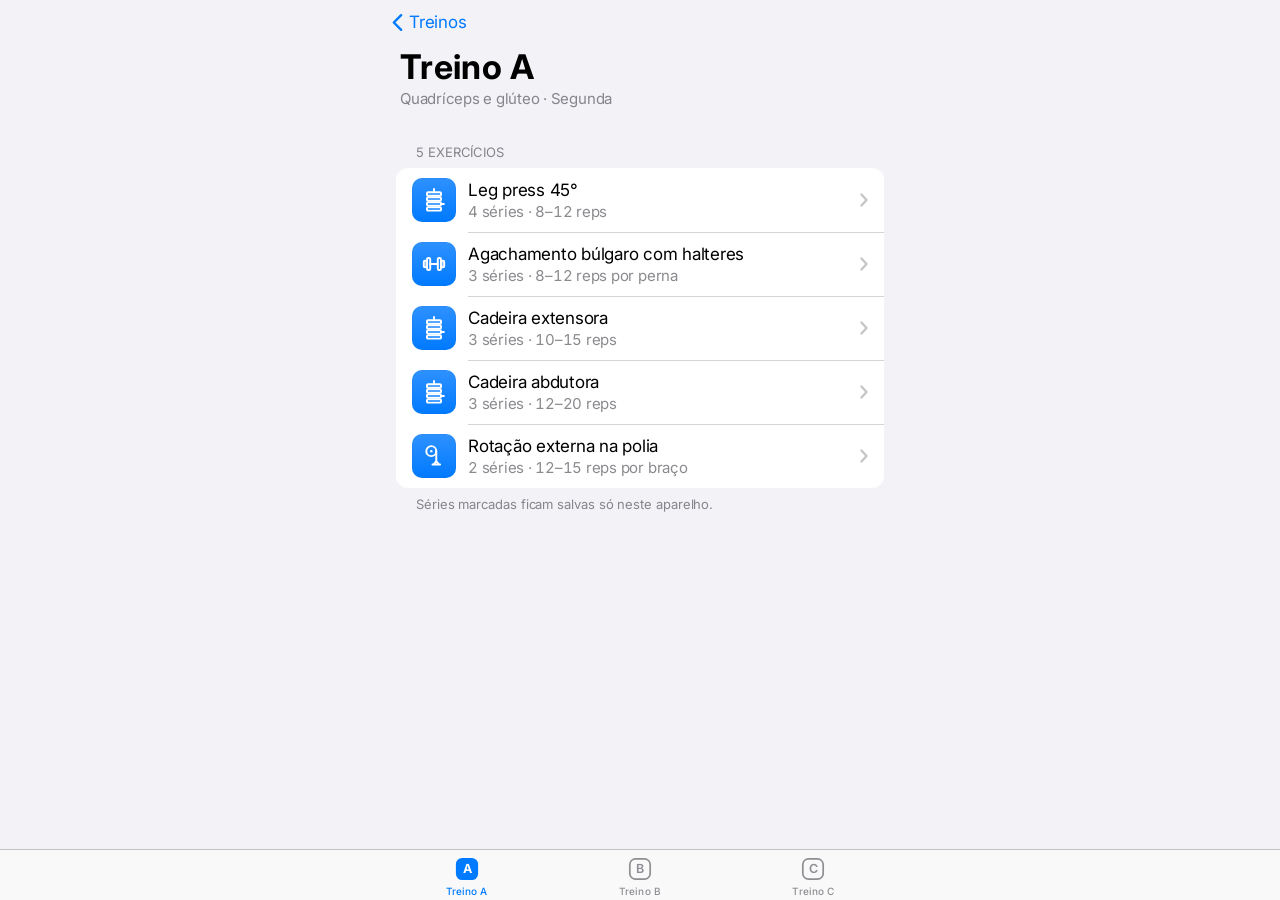
==== blue/index.html @ 0828fde2 "First commit" ====
<!DOCTYPE html>
<html lang="pt-BR">
<head>
<meta charset="utf-8">
<meta name="viewport" content="width=device-width, initial-scale=1">
<meta name="color-scheme" content="light only">
<title>Blue · Treinos</title>
<link rel="preconnect" href="https://fonts.googleapis.com">
<link rel="preconnect" href="https://fonts.gstatic.com" crossorigin>
<link href="https://fonts.googleapis.com/css2?family=Inter:opsz,wght@14..32,400;14..32,500;14..32,600;14..32,700&display=swap" rel="stylesheet">

<link rel="icon" href="../assets/favicon.svg" type="image/svg+xml">
<link rel="icon" href="../assets/favicon-32.png" sizes="32x32" type="image/png">
<link rel="apple-touch-icon" href="../assets/apple-touch-icon.png">
<link rel="stylesheet" href="../assets/style.css">
</head>
<body>
<div class="app">
  <section class="view" id="list-view" aria-label="Lista de exercícios"></section>
  <section class="view" id="detail-view" hidden></section>
</div>

<nav class="tabbar" aria-label="Treinos" hidden>
  <div class="tabbar-in"></div>
</nav>

<div class="sheet-wrap" id="sheet" hidden>
  <div class="dim" data-sheet="cancel"></div>
  <div class="sheet" role="dialog" aria-modal="true" aria-labelledby="sheet-msg">
    <div class="sheet-group">
      <div class="sheet-msg" id="sheet-msg">As séries marcadas deste treino serão desmarcadas.</div>
      <button type="button" class="destructive" data-sheet="confirm">Zerar séries</button>
    </div>
    <div class="sheet-group"><button type="button" class="cancel" data-sheet="cancel">Cancelar</button></div>
  </div>
</div>

<!-- Cópia do treino.json, usada só quando a página é aberta direto do computador. No GitHub Pages vale o treino.json. -->
<script type="application/json" id="treino-data">
{
  "version": 1,
  "workouts": [
    {
      "id": "tr-238f1217",
      "name": "A",
      "description": "Quadríceps e glúteo",
      "day": "Segunda",
      "before": [],
      "items": [
        { "id": "it-8b16317f", "exercise": "ex-ce0ca4e6", "sets": 4, "reps": "8–12" },
        { "id": "it-b12ed6ee", "exercise": "ex-d8b1a777", "sets": 3, "reps": "8–12", "per": "por perna" },
        { "id": "it-e58423e7", "exercise": "ex-7d11df81", "sets": 3, "reps": "10–15" },
        { "id": "it-6f840825", "exercise": "ex-c8b64302", "sets": 3, "reps": "12–20" },
        {
          "id": "it-67d3d025",
          "exercise": "ex-ddb3c961",
          "sets": 2,
          "reps": "12–15",
          "per": "por braço",
          "notes": [{ "type": "shoulder", "lines": ["Carga que deixe 2 ou 3 repetições sobrando, nunca até a falha."] }]
        }
      ]
    },
    {
      "id": "tr-0d19125b",
      "name": "B",
      "description": "Costas, peito, ombro e tríceps",
      "day": "Quarta",
      "before": [
        {
          "type": "guide",
          "guide": "gui-c02ee1a7",
          "title": "Cuidados com o ombro",
          "subtitle": "Escala de dor e o que não fazer",
          "icon": "warning"
        },
        {
          "type": "warmup",
          "id": "it-c580213f",
          "exercise": "ex-ddb3c961",
          "sets": 1,
          "reps": "15",
          "per": "por braço",
          "title": "Aquecimento",
          "subtitle": "1 série leve de 15 da rotação externa",
          "icon": "flame",
          "notes": [
            { "type": "shoulder", "lines": ["Carga bem leve, mais leve que a das séries do fim do treino."] },
            {
              "type": "tip",
              "lines": ["Serve para aquecer e testar o ombro. Se já doer aqui, alivie a carga no resto do treino."]
            }
          ]
        }
      ],
      "items": [
        { "id": "it-8857699f", "exercise": "ex-00a09376", "sets": 3, "reps": "10–12" },
        { "id": "it-e55b4aef", "exercise": "ex-94755da4", "sets": 3, "reps": "10–12" },
        { "id": "it-eba8f68e", "exercise": "ex-7eacf5a6", "sets": 3, "reps": "10–12" },
        { "id": "it-90098516", "exercise": "ex-6e447f7b", "sets": 3, "reps": "12–15" },
        { "id": "it-a2ae2f80", "exercise": "ex-787a17e8", "sets": 3, "reps": "12–15" },
        { "id": "it-3a80a76c", "exercise": "ex-9f6f905f", "sets": 3, "reps": "10–15" },
        {
          "id": "it-ae5a51ed",
          "exercise": "ex-ddb3c961",
          "sets": 3,
          "reps": "12–15",
          "per": "por braço",
          "notes": [
            {
              "type": "shoulder",
              "lines": [
                "Carga que deixe 2 ou 3 repetições sobrando, nunca até a falha.",
                "Aumente a carga aos poucos quando ficar fácil."
              ]
            }
          ]
        }
      ]
    },
    {
      "id": "tr-b28763be",
      "name": "C",
      "description": "Glúteo e posterior de coxa",
      "day": "Sexta",
      "before": [],
      "items": [
        { "id": "it-be53e020", "exercise": "ex-b469a3c1", "sets": 4, "reps": "8–12" },
        { "id": "it-570a5dcf", "exercise": "ex-a6a56bdd", "sets": 3, "reps": "8–12" },
        { "id": "it-2648daba", "exercise": "ex-ce4f4128", "sets": 3, "reps": "10–12" },
        { "id": "it-69bed78e", "exercise": "ex-124629e0", "sets": 3, "reps": "12–15", "per": "por perna" },
        {
          "id": "it-0662c278",
          "exercise": "ex-ddb3c961",
          "sets": 2,
          "reps": "12–15",
          "per": "por braço",
          "notes": [{ "type": "shoulder", "lines": ["Carga que deixe 2 ou 3 repetições sobrando, nunca até a falha."] }]
        }
      ]
    }
  ],
  "exercises": [
    {
      "id": "ex-ce0ca4e6",
      "name": "Leg press 45°",
      "equipment": "machine",
      "muscle": "Quadríceps e glúteo",
      "url": "https://musclewiki.com/pt-br/exercise/machine-leg-press?model=f",
      "videos": [],
      "notes": [{ "type": "shoulder", "lines": ["Se a almofada do hack apertar o ombro, fique no leg press ou no goblet."] }],
      "alternatives": ["ex-74cdc860", "ex-9d21c96b"]
    },
    {
      "id": "ex-74cdc860",
      "name": "Agachamento no hack",
      "equipment": "machine",
      "muscle": "Quadríceps e glúteo",
      "url": "https://musclewiki.com/pt-br/exercise/machine-hack-squat?model=f",
      "videos": [],
      "notes": [{ "type": "shoulder", "lines": ["Se a almofada apertar o ombro, troque pelo leg press ou pelo goblet."] }],
      "alternatives": []
    },
    {
      "id": "ex-9d21c96b",
      "name": "Agachamento goblet",
      "equipment": "dumbbell",
      "muscle": "Quadríceps e glúteo",
      "url": "https://musclewiki.com/pt-br/exercise/dumbbell-goblet-squat?model=f",
      "videos": [],
      "notes": [{ "type": "tip", "lines": ["Segure o halter junto ao peito, com os cotovelos apontando pra baixo."] }],
      "alternatives": []
    },
    {
      "id": "ex-d8b1a777",
      "name": "Agachamento búlgaro com halteres",
      "equipment": "dumbbell",
      "muscle": "Glúteo e quadríceps",
      "url": "https://musclewiki.com/pt-br/exercise/dumbbell-bulgarian-split-squat?model=f",
      "videos": [],
      "notes": [
        { "type": "tip", "lines": ["Tronco um pouco inclinado pra frente pega mais glúteo."] },
        { "type": "shoulder", "lines": ["Halteres soltos ao lado do corpo, sem encolher os ombros."] }
      ],
      "alternatives": ["ex-b3398f7c", "ex-cd3cf813"]
    },
    {
      "id": "ex-b3398f7c",
      "name": "Búlgaro sem peso",
      "equipment": "bodyweight",
      "muscle": "Glúteo e quadríceps",
      "url": "https://musclewiki.com/pt-br/exercise/bulgarian-split-squat?model=f",
      "videos": [],
      "notes": [{ "type": "tip", "lines": ["Tronco um pouco inclinado pra frente pega mais glúteo."] }],
      "alternatives": []
    },
    {
      "id": "ex-cd3cf813",
      "name": "Avanço para trás com halteres",
      "equipment": "dumbbell",
      "muscle": "Glúteo e quadríceps",
      "url": "https://musclewiki.com/pt-br/exercise/dumbbell-reverse-lunge?model=f",
      "videos": [],
      "notes": [
        { "type": "tip", "lines": ["Dê um passo longo pra trás e desça até o joelho de trás quase tocar o chão."] },
        { "type": "shoulder", "lines": ["Halteres soltos ao lado do corpo, sem encolher os ombros."] }
      ],
      "alternatives": []
    },
    {
      "id": "ex-7d11df81",
      "name": "Cadeira extensora",
      "equipment": "machine",
      "muscle": "Quadríceps",
      "url": "https://musclewiki.com/pt-br/exercise/machine-leg-extension?model=f",
      "videos": [],
      "notes": [],
      "alternatives": []
    },
    {
      "id": "ex-c8b64302",
      "name": "Cadeira abdutora",
      "equipment": "machine",
      "muscle": "Glúteo médio",
      "url": "https://musclewiki.com/pt-br/exercise/machine-hip-abduction?model=f",
      "videos": [],
      "notes": [],
      "alternatives": ["ex-b0b4805e", "ex-0dc9a780"]
    },
    {
      "id": "ex-b0b4805e",
      "name": "Abdução na polia",
      "equipment": "cable",
      "muscle": "Glúteo médio",
      "url": "https://musclewiki.com/pt-br/exercise/cable-standing-hip-abduction?model=f",
      "videos": [],
      "notes": [{ "type": "tip", "lines": ["Tronco reto e movimento controlado, sem balançar o corpo."] }],
      "alternatives": []
    },
    {
      "id": "ex-0dc9a780",
      "name": "Caminhada lateral com elástico",
      "equipment": "band",
      "muscle": "Glúteo médio",
      "url": "https://musclewiki.com/pt-br/exercise/side-walks-resisted?model=f",
      "videos": [],
      "notes": [{ "type": "tip", "lines": ["Joelhos levemente dobrados e o elástico sempre esticado."] }],
      "alternatives": []
    },
    {
      "id": "ex-ddb3c961",
      "name": "Rotação externa na polia",
      "equipment": "cable",
      "muscle": "Manguito rotador",
      "url": "https://musclewiki.com/pt-br/exercise/rotator-cuff-external-rotations-1?model=f",
      "videos": [],
      "notes": [{ "type": "shoulder", "lines": ["Cotovelo encostado na lateral do corpo."] }],
      "alternatives": ["ex-656965f2"]
    },
    {
      "id": "ex-656965f2",
      "name": "Rotação externa com elástico",
      "equipment": "band",
      "muscle": "Manguito rotador",
      "url": "https://musclewiki.com/pt-br/exercise/mini-band-external-rotation?model=f",
      "videos": [],
      "notes": [
        {
          "type": "shoulder",
          "lines": ["Cotovelo encostado na lateral do corpo.", "Prenda o elástico na altura do cotovelo."]
        }
      ],
      "alternatives": []
    },
    {
      "id": "ex-00a09376",
      "name": "Puxada frontal com triângulo",
      "equipment": "cable",
      "muscle": "Costas (dorsal)",
      "url": "https://musclewiki.com/pt-br/exercise/neutral-pulldown?model=f",
      "videos": [],
      "notes": [
        {
          "type": "shoulder",
          "lines": [
            "Só faça se levantar o braço acima da cabeça não doer. Se doer, troque pela remada unilateral.",
            "Puxe até a parte de cima do peito, nunca atrás da nuca.",
            "Lá em cima, não estique o braço 100% nem deixe o ombro subir junto."
          ]
        }
      ],
      "alternatives": ["ex-54fcc684", "ex-09681013"]
    },
    {
      "id": "ex-54fcc684",
      "name": "Puxada com barra supinada",
      "equipment": "cable",
      "muscle": "Costas (dorsal)",
      "url": "https://musclewiki.com/pt-br/exercise/underhand-pulldown?model=f",
      "videos": [],
      "notes": [
        {
          "type": "shoulder",
          "lines": [
            "Só faça se levantar o braço acima da cabeça não doer. Se doer, troque pela remada unilateral.",
            "Puxe até a parte de cima do peito, nunca atrás da nuca.",
            "Lá em cima, não estique o braço 100% nem deixe o ombro subir junto."
          ]
        }
      ],
      "alternatives": []
    },
    {
      "id": "ex-09681013",
      "name": "Remada unilateral na polia",
      "equipment": "cable",
      "muscle": "Costas (dorsal)",
      "url": "https://musclewiki.com/pt-br/exercise/cable-single-arm-neutral-grip-row?model=f",
      "videos": [],
      "notes": [
        {
          "type": "shoulder",
          "lines": [
            "Use esta se a puxada incomodar o ombro.",
            "Puxe o cotovelo rente ao corpo, sem passar muito da linha do tronco, e sem encolher o ombro."
          ]
        }
      ],
      "alternatives": []
    },
    {
      "id": "ex-94755da4",
      "name": "Supino na máquina com pegada neutra",
      "equipment": "machine",
      "muscle": "Peito e tríceps",
      "url": "https://musclewiki.com/pt-br/exercise/neutral-chest-press?model=f",
      "videos": [],
      "notes": [
        {
          "type": "shoulder",
          "lines": [
            "Palmas viradas uma pra outra e cotovelos perto do corpo.",
            "Na descida, os cotovelos não passam muito da linha do tronco."
          ]
        }
      ],
      "alternatives": ["ex-7d45142f", "ex-1e21745c"]
    },
    {
      "id": "ex-7d45142f",
      "name": "Supino com halteres, pegada neutra",
      "equipment": "dumbbell",
      "muscle": "Peito e tríceps",
      "url": "https://musclewiki.com/pt-br/exercise/dumbbell-neutral-bench-press?model=f",
      "videos": [],
      "notes": [
        {
          "type": "shoulder",
          "lines": [
            "Palmas viradas uma pra outra e cotovelos perto do corpo.",
            "Na descida, os cotovelos não passam muito da linha do tronco."
          ]
        }
      ],
      "alternatives": []
    },
    {
      "id": "ex-1e21745c",
      "name": "Supino com halteres no chão",
      "equipment": "dumbbell",
      "muscle": "Peito e tríceps",
      "url": "https://musclewiki.com/pt-br/exercise/dumbbell-floor-press?model=f",
      "videos": [],
      "notes": [
        {
          "type": "tip",
          "lines": ["O chão limita a descida, o que protege o ombro. Encoste os cotovelos de leve e suba."]
        },
        { "type": "shoulder", "lines": ["Palmas viradas uma pra outra e cotovelos perto do corpo."] }
      ],
      "alternatives": []
    },
    {
      "id": "ex-7eacf5a6",
      "name": "Remada sentada na polia",
      "equipment": "cable",
      "muscle": "Costas",
      "url": "https://musclewiki.com/pt-br/exercise/machine-seated-cable-row?model=f",
      "videos": [],
      "notes": [
        {
          "type": "shoulder",
          "lines": [
            "Leve as escápulas pra trás e pra baixo, sem encolher os ombros.",
            "No final, não leve os cotovelos muito pra trás do tronco."
          ]
        }
      ],
      "alternatives": ["ex-bfb490dd", "ex-a90a4b05"]
    },
    {
      "id": "ex-bfb490dd",
      "name": "Remada na máquina",
      "equipment": "machine",
      "muscle": "Costas",
      "url": "https://musclewiki.com/pt-br/exercise/machine-plate-loaded-row?model=f",
      "videos": [],
      "notes": [
        {
          "type": "shoulder",
          "lines": [
            "Leve as escápulas pra trás e pra baixo, sem encolher os ombros.",
            "No final, não leve os cotovelos muito pra trás do tronco."
          ]
        }
      ],
      "alternatives": []
    },
    {
      "id": "ex-a90a4b05",
      "name": "Remada unilateral com halter",
      "equipment": "dumbbell",
      "muscle": "Costas",
      "url": "https://musclewiki.com/pt-br/exercise/dumbbell-single-arm-row?model=f",
      "videos": [],
      "notes": [
        {
          "type": "shoulder",
          "lines": [
            "Leve as escápulas pra trás e pra baixo, sem encolher os ombros.",
            "No final, não leve os cotovelos muito pra trás do tronco.",
            "Se apoiar a mão no banco incomodar o ombro, use a máquina."
          ]
        }
      ],
      "alternatives": []
    },
    {
      "id": "ex-6e447f7b",
      "name": "Elevação lateral com halteres",
      "equipment": "dumbbell",
      "muscle": "Ombro (lateral)",
      "url": "https://musclewiki.com/pt-br/exercise/dumbbell-lateral-raise?model=f",
      "videos": [],
      "notes": [
        {
          "type": "shoulder",
          "lines": [
            "Braços um pouco à frente do corpo, não totalmente de lado.",
            "Polegares levemente pra cima e só até a altura dos ombros. Carga leve."
          ]
        }
      ],
      "alternatives": ["ex-aa459024"]
    },
    {
      "id": "ex-aa459024",
      "name": "Elevação lateral na polia",
      "equipment": "cable",
      "muscle": "Ombro (lateral)",
      "url": "https://musclewiki.com/pt-br/exercise/cable-low-single-arm-lateral-raise?model=f",
      "videos": [],
      "notes": [
        {
          "type": "shoulder",
          "lines": [
            "Braços um pouco à frente do corpo, não totalmente de lado.",
            "Polegares levemente pra cima e só até a altura dos ombros. Carga leve."
          ]
        }
      ],
      "alternatives": []
    },
    {
      "id": "ex-787a17e8",
      "name": "Face pull na polia",
      "equipment": "cable",
      "muscle": "Posterior do ombro e manguito",
      "url": "https://musclewiki.com/pt-br/exercise/machine-face-pulls?model=f",
      "videos": [],
      "notes": [
        {
          "type": "shoulder",
          "lines": [
            "Polia na altura do peito ou do queixo, com os cotovelos um pouco abaixo da linha dos ombros, mesmo que o vídeo mostre na linha do ombro.",
            "Puxe abrindo a corda e girando as mãos pra trás. Carga leve.",
            "Se pinçar, use o voador invertido."
          ]
        }
      ],
      "alternatives": ["ex-23714481", "ex-470bc8a8"]
    },
    {
      "id": "ex-23714481",
      "name": "Voador invertido na máquina",
      "equipment": "machine",
      "muscle": "Posterior do ombro e manguito",
      "url": "https://musclewiki.com/pt-br/exercise/machine-reverse-fly?model=f",
      "videos": [],
      "notes": [{ "type": "shoulder", "lines": ["Leve os braços só até a linha dos ombros. Carga leve."] }],
      "alternatives": []
    },
    {
      "id": "ex-470bc8a8",
      "name": "Crucifixo invertido no banco inclinado",
      "equipment": "dumbbell",
      "muscle": "Posterior do ombro e manguito",
      "url": "https://musclewiki.com/pt-br/exercise/dumbbell-laying-reverse-fly?model=f",
      "videos": [],
      "notes": [
        {
          "type": "shoulder",
          "lines": ["Peito apoiado no banco e cotovelos dobrados.", "Suba só até a altura dos ombros. Carga leve."]
        }
      ],
      "alternatives": []
    },
    {
      "id": "ex-9f6f905f",
      "name": "Tríceps na polia com corda",
      "equipment": "cable",
      "muscle": "Tríceps",
      "url": "https://musclewiki.com/pt-br/exercise/cable-rope-pushdown?model=f",
      "videos": [],
      "notes": [{ "type": "tip", "lines": ["Cotovelos colados ao corpo."] }],
      "alternatives": ["ex-99b95d42"]
    },
    {
      "id": "ex-99b95d42",
      "name": "Tríceps na polia com barra",
      "equipment": "cable",
      "muscle": "Tríceps",
      "url": "https://musclewiki.com/pt-br/exercise/cable-bar-pushdown?model=f",
      "videos": [],
      "notes": [{ "type": "tip", "lines": ["Cotovelos colados ao corpo."] }],
      "alternatives": []
    },
    {
      "id": "ex-b469a3c1",
      "name": "Elevação pélvica na máquina",
      "equipment": "machine",
      "muscle": "Glúteo",
      "url": "https://musclewiki.com/pt-br/exercise/machine-hip-thrust?model=f",
      "videos": [],
      "notes": [{ "type": "tip", "lines": ["Segure 1 segundo lá em cima apertando o glúteo."] }],
      "alternatives": ["ex-a2f7e394", "ex-153ee29b"]
    },
    {
      "id": "ex-a2f7e394",
      "name": "Elevação pélvica no Smith",
      "equipment": "smith",
      "muscle": "Glúteo",
      "url": "https://musclewiki.com/pt-br/exercise/smith-machine-hip-thrust?model=f",
      "videos": [],
      "notes": [{ "type": "tip", "lines": ["Use uma almofada na barra e segure 1 segundo lá em cima apertando o glúteo."] }],
      "alternatives": []
    },
    {
      "id": "ex-153ee29b",
      "name": "Elevação pélvica com halter",
      "equipment": "dumbbell",
      "muscle": "Glúteo",
      "url": "https://musclewiki.com/pt-br/exercise/dumbbell-hip-thrust?model=f",
      "videos": [],
      "notes": [{ "type": "tip", "lines": ["Segure o halter sobre o quadril e pause 1 segundo lá em cima."] }],
      "alternatives": []
    },
    {
      "id": "ex-a6a56bdd",
      "name": "Stiff com halteres",
      "equipment": "dumbbell",
      "muscle": "Posterior de coxa e glúteo",
      "url": "https://musclewiki.com/pt-br/exercise/dumbbell-romanian-deadlift?model=f",
      "videos": [],
      "notes": [
        {
          "type": "shoulder",
          "lines": [
            "Costas retas, peso rente às pernas e ombros encaixados pra trás. Não deixe o peso puxar os ombros pra frente."
          ]
        }
      ],
      "alternatives": ["ex-97dc6775", "ex-4fa50ef3"]
    },
    {
      "id": "ex-97dc6775",
      "name": "Stiff no Smith",
      "equipment": "smith",
      "muscle": "Posterior de coxa e glúteo",
      "url": "https://musclewiki.com/pt-br/exercise/smith-machine-romanian-deadlift?model=f",
      "videos": [],
      "notes": [
        {
          "type": "shoulder",
          "lines": [
            "Costas retas, peso rente às pernas e ombros encaixados pra trás. Não deixe o peso puxar os ombros pra frente."
          ]
        }
      ],
      "alternatives": []
    },
    {
      "id": "ex-4fa50ef3",
      "name": "Stiff na polia",
      "equipment": "cable",
      "muscle": "Posterior de coxa e glúteo",
      "url": "https://musclewiki.com/pt-br/exercise/cable-bar-romanian-deadlift?model=f",
      "videos": [],
      "notes": [
        {
          "type": "shoulder",
          "lines": [
            "Costas retas, peso rente às pernas e ombros encaixados pra trás. Não deixe o peso puxar os ombros pra frente."
          ]
        }
      ],
      "alternatives": []
    },
    {
      "id": "ex-ce4f4128",
      "name": "Cadeira flexora",
      "equipment": "machine",
      "muscle": "Posterior de coxa",
      "url": "https://musclewiki.com/pt-br/exercise/machine-seated-leg-curl?model=f",
      "videos": [],
      "notes": [],
      "alternatives": ["ex-1197110c"]
    },
    {
      "id": "ex-1197110c",
      "name": "Mesa flexora (deitada)",
      "equipment": "machine",
      "muscle": "Posterior de coxa",
      "url": "https://musclewiki.com/pt-br/exercise/machine-hamstring-curl?model=f",
      "videos": [],
      "notes": [{ "type": "tip", "lines": ["Quadril colado no banco durante todo o movimento."] }],
      "alternatives": []
    },
    {
      "id": "ex-124629e0",
      "name": "Coice na polia",
      "equipment": "cable",
      "muscle": "Glúteo",
      "url": "https://musclewiki.com/pt-br/exercise/cable-standing-glute-kickback?model=f",
      "videos": [],
      "notes": [
        {
          "type": "shoulder",
          "lines": ["Segure na máquina só pra equilíbrio, sem jogar o peso do corpo nos braços."]
        }
      ],
      "alternatives": ["ex-207b692c"]
    },
    {
      "id": "ex-207b692c",
      "name": "Coice na máquina",
      "equipment": "machine",
      "muscle": "Glúteo",
      "url": "https://musclewiki.com/pt-br/exercise/machine-glute-kickback?model=f",
      "videos": [],
      "notes": [{ "type": "shoulder", "lines": ["Apoie as mãos só pra equilíbrio, sem jogar o peso do corpo nos braços."] }],
      "alternatives": []
    }
  ],
  "guides": [
    {
      "id": "gui-c02ee1a7",
      "title": "Cuidados com o ombro",
      "subtitle": "Vale para os três treinos",
      "painScale": { "min": 0, "max": 10, "okUpTo": 3, "minLabel": "Sem dor", "maxLabel": "Dor máxima" },
      "rules": [
        {
          "level": "ok",
          "title": "Até 3 de 10",
          "text": "que passa logo depois da série e não piora no dia seguinte: pode continuar."
        },
        {
          "level": "stop",
          "title": "Pontada, dor forte ou piora no dia seguinte:",
          "text": "pare e pule o exercício."
        }
      ],
      "avoid": [
        "Peso acima da cabeça (desenvolvimento)",
        "Qualquer exercício atrás da nuca",
        "Remada alta",
        "Mergulho, no banco ou na paralela",
        "Tríceps francês ou qualquer tríceps com o braço acima da cabeça",
        "Crucifixo ou voador de peito abrindo muito os braços"
      ]
    }
  ]
}
</script>
<script src="../assets/app.js"></script>
</body>
</html>
---- assets/style.css ----
:root {
  /* Layout: app de iPhone. Listas agrupadas (inset grouped) sobre cinza-claro, título grande que recolhe na barra, abas no rodapé */
  --bg: #F2F2F7;
  --cell: #FFFFFF;
  --label: #000000;
  --secondary: rgba(60, 60, 67, 0.6);
  --tertiary: rgba(60, 60, 67, 0.3);
  --sep: rgba(60, 60, 67, 0.22);
  --press: #E5E5EA;
  --blue: #007AFF;
  --blue-tint: rgba(0, 122, 255, 0.12);
  --orange: #FF9500;
  --orange-tint: rgba(255, 149, 0, 0.15);
  --green-text: #248A3D;
  --green-tint: rgba(52, 199, 89, 0.16);
  --red: #FF3B30;
  --red-text: #D70015;
  --red-tint: rgba(255, 59, 48, 0.12);
  --bar: rgba(249, 249, 249, 0.94);
  /* No iPhone usa a fonte do sistema (SF Pro); fora da Apple usa Inter, a mais próxima */
  --font: -apple-system, BlinkMacSystemFont, "SF Pro Text", "Inter", "Helvetica Neue", Arial, sans-serif;
  color-scheme: light only;
}
* { box-sizing: border-box; -webkit-tap-highlight-color: transparent; }
html { background: var(--bg); }
html, body { margin: 0; }
body {
  background: var(--bg);
  color: var(--label);
  font-family: var(--font);
  font-size: 17px;
  line-height: 22px;
  letter-spacing: -0.25px;
  -webkit-font-smoothing: antialiased;
  font-optical-sizing: auto;
  padding-bottom: calc(84px + env(safe-area-inset-bottom));
}
a { color: inherit; text-decoration: none; }
button { font: inherit; color: inherit; letter-spacing: inherit; }
.app { max-width: 520px; margin: 0 auto; }
.view[hidden] { display: none; }
:focus-visible { outline: 3px solid rgba(0, 122, 255, 0.45); outline-offset: 2px; }

/* Barra de navegação: transparente no topo, translúcida ao rolar */
.nav {
  position: sticky;
  top: 0;
  z-index: 10;
  height: 44px;
  display: grid;
  grid-template-columns: 1fr auto 1fr;
  align-items: center;
  padding: 0 8px;
  background: transparent;
  border-bottom: 0.5px solid transparent;
  transition: background-color .2s ease, border-color .2s ease;
}
.nav.scrolled {
  background: var(--bar);
  backdrop-filter: saturate(180%) blur(20px);
  -webkit-backdrop-filter: saturate(180%) blur(20px);
  border-bottom-color: var(--sep);
}
.nav { position: sticky; }
.nav-title {
  position: absolute;
  left: 50%;
  top: 50%;
  transform: translate(-50%, -50%);
  font-size: 17px;
  font-weight: 600;
  max-width: calc(100% - 250px);
  min-width: 0;
  white-space: nowrap;
  overflow: hidden;
  text-overflow: ellipsis;
  opacity: 0;
  transition: opacity .2s ease;
}
.nav.scrolled .nav-title { opacity: 1; }
.back {
  justify-self: start;
  display: inline-flex;
  align-items: center;
  gap: 5px;
  height: 44px;
  padding: 0 8px 0 4px;
  color: var(--blue);
  font-size: 17px;
  white-space: nowrap;
}
.back svg { width: 11px; height: 19px; margin-right: 1px; }
.back:active { opacity: .4; }

/* Título grande */
.lt { padding: 2px 20px 8px; }
.large-title {
  margin: 0;
  font-size: 34px;
  line-height: 41px;
  font-weight: 700;
  letter-spacing: 0.37px;
  text-wrap: balance;
}
.large-title.t2 { font-size: 28px; line-height: 34px; letter-spacing: 0.36px; }
.lt-sub { margin: 2px 0 0; font-size: 15px; line-height: 20px; letter-spacing: -0.24px; color: var(--secondary); }

/* Grupos (inset grouped) */
.g-head {
  margin: 26px 0 0;
  padding: 0 36px 7px;
  font-size: 13px;
  line-height: 18px;
  letter-spacing: -0.08px;
  text-transform: uppercase;
  color: var(--secondary);
}
.g-foot {
  margin: 0;
  padding: 7px 36px 0;
  font-size: 13px;
  line-height: 18px;
  letter-spacing: -0.08px;
  color: var(--secondary);
}
.group {
  margin: 0 16px;
  background: var(--cell);
  border-radius: 12px;
  overflow: hidden;
}
.spacer { height: 20px; }

.cell {
  display: grid;
  grid-template-columns: 44px 1fr auto;
  gap: 12px;
  align-items: center;
  min-height: 64px;
  padding: 10px 16px;
  position: relative;
  cursor: pointer;
}
.cell + .cell::before {
  content: "";
  position: absolute;
  top: 0; left: 72px; right: 0;
  border-top: 0.5px solid var(--sep);
}
.cell:active { background: var(--press); }
.thumb {
  width: 44px; height: 44px;
  border-radius: 10px;
  background: linear-gradient(180deg, #2E91FF 0%, #007AFF 100%);
  color: #FFFFFF;
  display: grid;
  place-items: center;
  position: relative;
  box-shadow: inset 0 0 0 0.5px rgba(0, 0, 0, 0.06);
}
.thumb.orange { background: linear-gradient(180deg, #FFAA33 0%, #FF9500 100%); }
.thumb.soft { background: var(--blue-tint); color: var(--blue); box-shadow: none; }
.thumb svg { width: 26px; height: 26px; }
.badge {
  position: absolute;
  right: -5px; bottom: -5px;
  width: 20px; height: 20px;
  border-radius: 50%;
  background: #34C759;
  color: #FFFFFF;
  border: 2px solid var(--cell);
  display: grid;
  place-items: center;
}
.badge svg { width: 10px; height: 10px; }
.cell-main { min-width: 0; }
.cell-title { display: block; font-size: 17px; line-height: 22px; }
.cell-sub {
  display: block;
  margin-top: 1px;
  font-size: 15px;
  line-height: 20px;
  letter-spacing: -0.24px;
  color: var(--secondary);
  font-variant-numeric: tabular-nums;
}
.cell-sub .prog { color: var(--blue); }
.chev { color: var(--tertiary); display: grid; place-items: center; }
.chev svg { width: 8px; height: 14px; }
.ext { color: var(--tertiary); display: grid; place-items: center; }
.ext svg { width: 13px; height: 13px; }

.cell-btn {
  appearance: none;
  border: 0;
  background: transparent;
  width: 100%;
  min-height: 48px;
  font-size: 17px;
  color: var(--red);
  cursor: pointer;
}
.cell-btn:active { background: var(--press); }

/* Tela do exercício */
.video { display: block; }
.video-media {
  display: grid;
  place-items: center;
  aspect-ratio: 2 / 1;
  background: linear-gradient(180deg, #F1F7FF 0%, #E2EDFF 100%);
}
.play {
  width: 60px; height: 60px;
  border-radius: 50%;
  background: var(--blue);
  color: #FFFFFF;
  display: grid;
  place-items: center;
  box-shadow: 0 8px 24px rgba(0, 122, 255, 0.28);
}
.play svg { width: 24px; height: 24px; margin-left: 3px; }
.video:active .play { transform: scale(.96); }
.video-row {
  display: flex;
  justify-content: space-between;
  align-items: center;
  min-height: 48px;
  padding: 0 16px;
  color: var(--blue);
  font-size: 17px;
}
.video-row .ext { color: var(--blue); }
.video-row { position: relative; }
.video-row + .video-row::before { content: ""; position: absolute; top: 0; left: 16px; right: 0; border-top: 0.5px solid var(--sep); }
button.video-row { appearance: none; border: 0; background: transparent; width: 100%; text-align: left; cursor: pointer; font: inherit; letter-spacing: inherit; }
.video-row:active { background: var(--press); }
.jump-r { display: inline-flex; align-items: center; gap: 8px; color: var(--secondary); font-size: 15px; font-variant-numeric: tabular-nums; }
.jump-r svg { width: 13px; height: 8px; color: var(--tertiary); }
#alts { scroll-margin-top: 56px; }
.group.flash { animation: flash 1.1s ease; }
@keyframes flash { 0%, 30% { background: #E8F1FF; } 100% { background: var(--cell); } }

/* Carrossel de vídeos */
.carousel { position: relative; background: #000; }
.slides { display: flex; overflow-x: auto; scroll-snap-type: x mandatory; scrollbar-width: none; -webkit-overflow-scrolling: touch; }
.slides::-webkit-scrollbar { display: none; }
.slide { flex: 0 0 100%; scroll-snap-align: center; aspect-ratio: 16 / 9; }
.slide video { width: 100%; height: 100%; object-fit: contain; display: block; background: #000; }
.dots { position: absolute; left: 0; right: 0; bottom: 10px; display: flex; justify-content: center; gap: 7px; pointer-events: none; }
.dots span { width: 7px; height: 7px; border-radius: 50%; background: rgba(255, 255, 255, 0.45); transition: background-color .2s ease; }
.dots span.on { background: #FFFFFF; }
a.video-media { display: grid; }

.stats { display: grid; grid-template-columns: 1fr 1fr; }
.stat { padding: 12px 16px; display: grid; gap: 2px; }
.stat + .stat { border-left: 0.5px solid var(--sep); }
.s-l { font-size: 13px; line-height: 18px; letter-spacing: -0.08px; color: var(--secondary); }
.s-v { font-size: 22px; line-height: 28px; font-weight: 600; letter-spacing: 0.35px; font-variant-numeric: tabular-nums; }

.note { padding: 12px 16px 13px; position: relative; }
.note + .note::before { content: ""; position: absolute; top: 0; left: 16px; right: 0; border-top: 0.5px solid var(--sep); }
.note-h { display: flex; align-items: center; gap: 7px; font-size: 15px; line-height: 20px; font-weight: 600; letter-spacing: -0.24px; margin-bottom: 4px; }
.note-h svg { width: 18px; height: 18px; flex: none; }
.note.ombro .note-h svg { color: var(--orange); }
.note.dica .note-h svg { color: var(--blue); }
.note ul { margin: 0; padding-left: 18px; display: grid; gap: 4px; }
.note li, .note p { font-size: 15px; line-height: 20px; letter-spacing: -0.24px; }
.note p { margin: 0; }

.set {
  appearance: none;
  border: 0;
  background: transparent;
  width: 100%;
  text-align: left;
  display: grid;
  grid-template-columns: 24px 1fr auto;
  gap: 12px;
  align-items: center;
  min-height: 48px;
  padding: 0 16px;
  position: relative;
  cursor: pointer;
}
.set + .set::before {
  content: "";
  position: absolute;
  top: 0; left: 52px; right: 0;
  border-top: 0.5px solid var(--sep);
}
.set:active { background: var(--press); }
.circle {
  width: 24px; height: 24px;
  border-radius: 50%;
  border: 1.5px solid #C7C7CC;
  display: grid;
  place-items: center;
  color: transparent;
  transition: background-color .15s ease, border-color .15s ease;
}
.circle svg { width: 13px; height: 13px; }
.set[aria-pressed="true"] .circle { background: var(--blue); border-color: var(--blue); color: #FFFFFF; }
.set-detail { color: var(--secondary); font-variant-numeric: tabular-nums; }

/* Escala de dor */
.scale { padding: 14px 16px; }
.scale-bar { display: grid; grid-template-columns: repeat(11, 1fr); gap: 3px; }
.scale-bar span {
  height: 30px;
  border-radius: 7px;
  display: grid;
  place-items: center;
  font-size: 13px;
  font-weight: 600;
  letter-spacing: 0;
  font-variant-numeric: tabular-nums;
}
.scale-bar .g { background: var(--green-tint); color: var(--green-text); }
.scale-bar .r { background: var(--red-tint); color: var(--red-text); }
.scale-cap { display: flex; justify-content: space-between; margin-top: 7px; font-size: 13px; line-height: 18px; color: var(--secondary); }
.rule { display: grid; grid-template-columns: 10px 1fr; gap: 12px; align-items: start; padding: 12px 16px; position: relative; font-size: 15px; line-height: 20px; letter-spacing: -0.24px; }
.rule + .rule::before { content: ""; position: absolute; top: 0; left: 38px; right: 0; border-top: 0.5px solid var(--sep); }
.dot { width: 10px; height: 10px; border-radius: 50%; margin-top: 5px; }
.dot.g { background: #34C759; }
.dot.r { background: var(--red); }
.avoid { display: grid; grid-template-columns: 22px 1fr; gap: 12px; align-items: start; padding: 12px 16px; position: relative; font-size: 17px; line-height: 22px; }
.avoid + .avoid::before { content: ""; position: absolute; top: 0; left: 50px; right: 0; border-top: 0.5px solid var(--sep); }
.avoid svg { width: 22px; height: 22px; color: var(--red); }

/* Abas no rodapé */
.tabbar {
  position: fixed;
  left: 0; right: 0; bottom: 0;
  z-index: 20;
  background: var(--bar);
  backdrop-filter: saturate(180%) blur(20px);
  -webkit-backdrop-filter: saturate(180%) blur(20px);
  border-top: 0.5px solid rgba(60, 60, 67, 0.29);
  padding-bottom: env(safe-area-inset-bottom);
}
.tabbar-in { max-width: 520px; margin: 0 auto; display: grid; grid-template-columns: repeat(3, 1fr); height: 50px; }
.tabbar button {
  appearance: none;
  border: 0;
  background: none;
  display: grid;
  justify-items: center;
  align-content: center;
  gap: 3px;
  cursor: pointer;
  color: #8E8E93;
  padding-top: 3px;
}
.tabbar .ti { width: 26px; height: 26px; display: block; }
.tabbar .ti .fill { display: none; }
.tabbar .tl { font-size: 10px; line-height: 12px; font-weight: 500; letter-spacing: 0.1px; }
.tabbar button[aria-selected="true"] { color: var(--blue); }
.tabbar button[aria-selected="true"] .ti .fill { display: inline; }
.tabbar button[aria-selected="true"] .ti .line { display: none; }

/* Menu de confirmação (action sheet) */
.sheet-wrap { position: fixed; inset: 0; z-index: 50; display: grid; align-items: end; }
.sheet-wrap[hidden] { display: none; }
.dim { position: absolute; inset: 0; background: rgba(0, 0, 0, 0.35); }
.sheet { position: relative; max-width: 520px; width: 100%; margin: 0 auto; padding: 0 8px calc(8px + env(safe-area-inset-bottom)); display: grid; gap: 8px; }
.sheet-group { background: rgba(255, 255, 255, 0.96); backdrop-filter: blur(20px); -webkit-backdrop-filter: blur(20px); border-radius: 14px; overflow: hidden; }
.sheet-msg { padding: 14px 16px; text-align: center; font-size: 13px; line-height: 18px; color: var(--secondary); border-bottom: 0.5px solid var(--sep); }
.sheet button { appearance: none; border: 0; background: transparent; width: 100%; height: 57px; font-size: 20px; letter-spacing: 0.38px; cursor: pointer; }
.sheet button:active { background: rgba(0, 0, 0, 0.06); }
.sheet .destructive { color: var(--red); }
.sheet .cancel { color: var(--blue); font-weight: 600; background: #FFFFFF; }

@media (prefers-reduced-motion: no-preference) {
  .view.push { animation: push .32s cubic-bezier(.2, .8, .2, 1); }
  @keyframes push { from { transform: translateX(36px); opacity: 0; } to { transform: none; opacity: 1; } }
  .sheet-wrap:not([hidden]) .dim { animation: fade .2s ease; }
  .sheet-wrap:not([hidden]) .sheet { animation: rise .28s cubic-bezier(.2, .8, .2, 1); }
  @keyframes fade { from { opacity: 0; } }
  @keyframes rise { from { transform: translateY(100%); } }
}
.dot.o { background: var(--orange); }
.err-row { display: grid; grid-template-columns: 20px 1fr; gap: 12px; align-items: start; padding: 12px 16px; position: relative; font-size: 15px; line-height: 20px; letter-spacing: -0.24px; }
.err-row + .err-row::before { content: ""; position: absolute; top: 0; left: 48px; right: 0; border-top: 0.5px solid var(--sep); }
.err-row svg { width: 20px; height: 20px; color: var(--red); margin-top: 0; }
.tabbar[hidden] { display: none; }

/* Página inicial */
.thumb.green  { background: linear-gradient(180deg, #4CD964 0%, #34C759 100%); }
.thumb.orange { background: linear-gradient(180deg, #FFAA33 0%, #FF9500 100%); }
.thumb.red    { background: linear-gradient(180deg, #FF6A61 0%, #FF3B30 100%); }
.thumb.purple { background: linear-gradient(180deg, #C77DFF 0%, #AF52DE 100%); }
.thumb.teal   { background: linear-gradient(180deg, #5AC8FA 0%, #30B0C7 100%); }
.thumb.indigo { background: linear-gradient(180deg, #7D7AFF 0%, #5856D6 100%); }
.thumb.pink   { background: linear-gradient(180deg, #FF6482 0%, #FF2D55 100%); }
.thumb-l { font-size: 21px; line-height: 1; font-weight: 600; letter-spacing: 0; }
.cell.off { cursor: default; }
.cell.off:active { background: transparent; }
.cell.off .thumb { opacity: 0.4; }
.cell.off .cell-title { color: var(--secondary); }
.cell.off .chev { visibility: hidden; }
body.hub { padding-bottom: calc(32px + env(safe-area-inset-bottom)); }
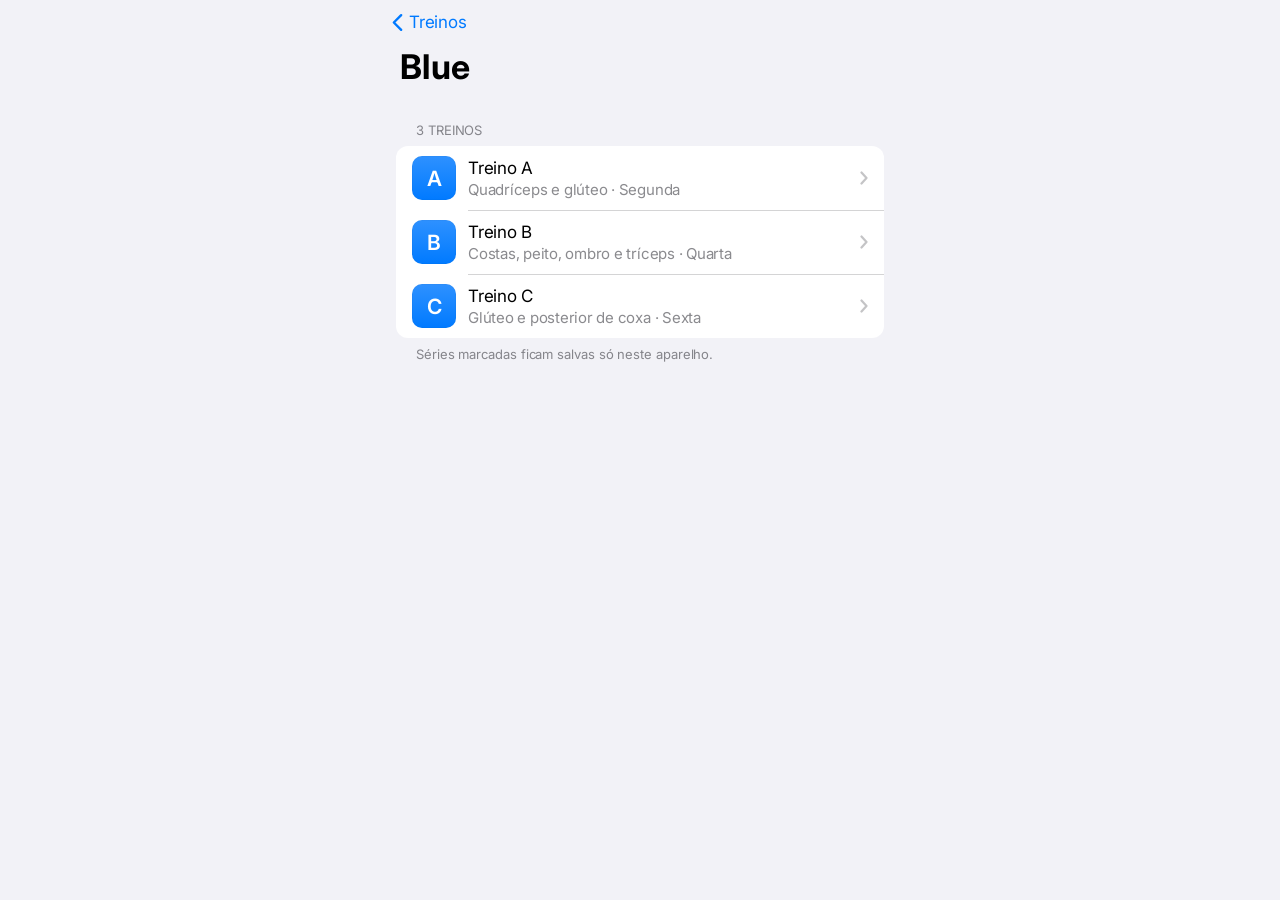
==== commit a218e940: "Troca a barra de abas por navegação em níveis" ====
--- a/blue/index.html
+++ b/blue/index.html
@@ -5,6 +5,18 @@
 <meta name="viewport" content="width=device-width, initial-scale=1">
 <meta name="color-scheme" content="light only">
 <title>Blue · Treinos</title>
+<meta name="description" content="Treinos A, B e C · Segunda, Quarta e Sexta">
+<meta property="og:type" content="website">
+<meta property="og:locale" content="pt_BR">
+<meta property="og:site_name" content="Treinos">
+<meta property="og:title" content="Blue · Treinos">
+<meta property="og:description" content="Treinos A, B e C · Segunda, Quarta e Sexta">
+<meta property="og:url" content="https://inocramnayr.github.io/workouts/blue/">
+<meta property="og:image" content="https://inocramnayr.github.io/workouts/assets/og-image.png">
+<meta property="og:image:width" content="1200">
+<meta property="og:image:height" content="630">
+<meta property="og:image:alt" content="Lista de exercícios com ícones azuis, no estilo de app de iPhone">
+<meta name="twitter:card" content="summary_large_image">
 <link rel="preconnect" href="https://fonts.googleapis.com">
 <link rel="preconnect" href="https://fonts.gstatic.com" crossorigin>
 <link href="https://fonts.googleapis.com/css2?family=Inter:opsz,wght@14..32,400;14..32,500;14..32,600;14..32,700&display=swap" rel="stylesheet">
@@ -12,17 +24,13 @@
 <link rel="icon" href="../assets/favicon.svg" type="image/svg+xml">
 <link rel="icon" href="../assets/favicon-32.png" sizes="32x32" type="image/png">
 <link rel="apple-touch-icon" href="../assets/apple-touch-icon.png">
-<link rel="stylesheet" href="../assets/style.css">
+<link rel="stylesheet" href="../assets/style.css?v=3">
 </head>
 <body>
 <div class="app">
-  <section class="view" id="list-view" aria-label="Lista de exercícios"></section>
+  <section class="view" id="list-view" aria-label="Lista"></section>
   <section class="view" id="detail-view" hidden></section>
 </div>
-
-<nav class="tabbar" aria-label="Treinos" hidden>
-  <div class="tabbar-in"></div>
-</nav>
 
 <div class="sheet-wrap" id="sheet" hidden>
   <div class="dim" data-sheet="cancel"></div>
@@ -692,6 +700,6 @@
   ]
 }
 </script>
-<script src="../assets/app.js"></script>
+<script src="../assets/app.js?v=3"></script>
 </body>
 </html>
--- a/assets/style.css
+++ b/assets/style.css
@@ -1,5 +1,5 @@
 :root {
-  /* Layout: app de iPhone. Listas agrupadas (inset grouped) sobre cinza-claro, título grande que recolhe na barra, abas no rodapé */
+  /* Layout: app de iPhone. Listas agrupadas (inset grouped) sobre cinza-claro, título grande que recolhe na barra, navegação em níveis */
   --bg: #F2F2F7;
   --cell: #FFFFFF;
   --label: #000000;
@@ -33,7 +33,7 @@
   letter-spacing: -0.25px;
   -webkit-font-smoothing: antialiased;
   font-optical-sizing: auto;
-  padding-bottom: calc(84px + env(safe-area-inset-bottom));
+  padding-bottom: calc(32px + env(safe-area-inset-bottom));
 }
 a { color: inherit; text-decoration: none; }
 button { font: inherit; color: inherit; letter-spacing: inherit; }
@@ -328,37 +328,6 @@
 .avoid + .avoid::before { content: ""; position: absolute; top: 0; left: 50px; right: 0; border-top: 0.5px solid var(--sep); }
 .avoid svg { width: 22px; height: 22px; color: var(--red); }
 
-/* Abas no rodapé */
-.tabbar {
-  position: fixed;
-  left: 0; right: 0; bottom: 0;
-  z-index: 20;
-  background: var(--bar);
-  backdrop-filter: saturate(180%) blur(20px);
-  -webkit-backdrop-filter: saturate(180%) blur(20px);
-  border-top: 0.5px solid rgba(60, 60, 67, 0.29);
-  padding-bottom: env(safe-area-inset-bottom);
-}
-.tabbar-in { max-width: 520px; margin: 0 auto; display: grid; grid-template-columns: repeat(3, 1fr); height: 50px; }
-.tabbar button {
-  appearance: none;
-  border: 0;
-  background: none;
-  display: grid;
-  justify-items: center;
-  align-content: center;
-  gap: 3px;
-  cursor: pointer;
-  color: #8E8E93;
-  padding-top: 3px;
-}
-.tabbar .ti { width: 26px; height: 26px; display: block; }
-.tabbar .ti .fill { display: none; }
-.tabbar .tl { font-size: 10px; line-height: 12px; font-weight: 500; letter-spacing: 0.1px; }
-.tabbar button[aria-selected="true"] { color: var(--blue); }
-.tabbar button[aria-selected="true"] .ti .fill { display: inline; }
-.tabbar button[aria-selected="true"] .ti .line { display: none; }
-
 /* Menu de confirmação (action sheet) */
 .sheet-wrap { position: fixed; inset: 0; z-index: 50; display: grid; align-items: end; }
 .sheet-wrap[hidden] { display: none; }
@@ -383,7 +352,6 @@
 .err-row { display: grid; grid-template-columns: 20px 1fr; gap: 12px; align-items: start; padding: 12px 16px; position: relative; font-size: 15px; line-height: 20px; letter-spacing: -0.24px; }
 .err-row + .err-row::before { content: ""; position: absolute; top: 0; left: 48px; right: 0; border-top: 0.5px solid var(--sep); }
 .err-row svg { width: 20px; height: 20px; color: var(--red); margin-top: 0; }
-.tabbar[hidden] { display: none; }
 
 /* Página inicial */
 .thumb.green  { background: linear-gradient(180deg, #4CD964 0%, #34C759 100%); }
@@ -399,4 +367,9 @@
 .cell.off .thumb { opacity: 0.4; }
 .cell.off .cell-title { color: var(--secondary); }
 .cell.off .chev { visibility: hidden; }
-body.hub { padding-bottom: calc(32px + env(safe-area-inset-bottom)); }
+
+/* Firefox no Android (classe posta pelo script): barras sólidas, sem desfoque */
+html.ff-android { --bar: #F9F9F9; }
+html.ff-android .nav.scrolled,
+html.ff-android .sheet-group { backdrop-filter: none; -webkit-backdrop-filter: none; }
+html.ff-android .sheet-group { background: #FFFFFF; }
